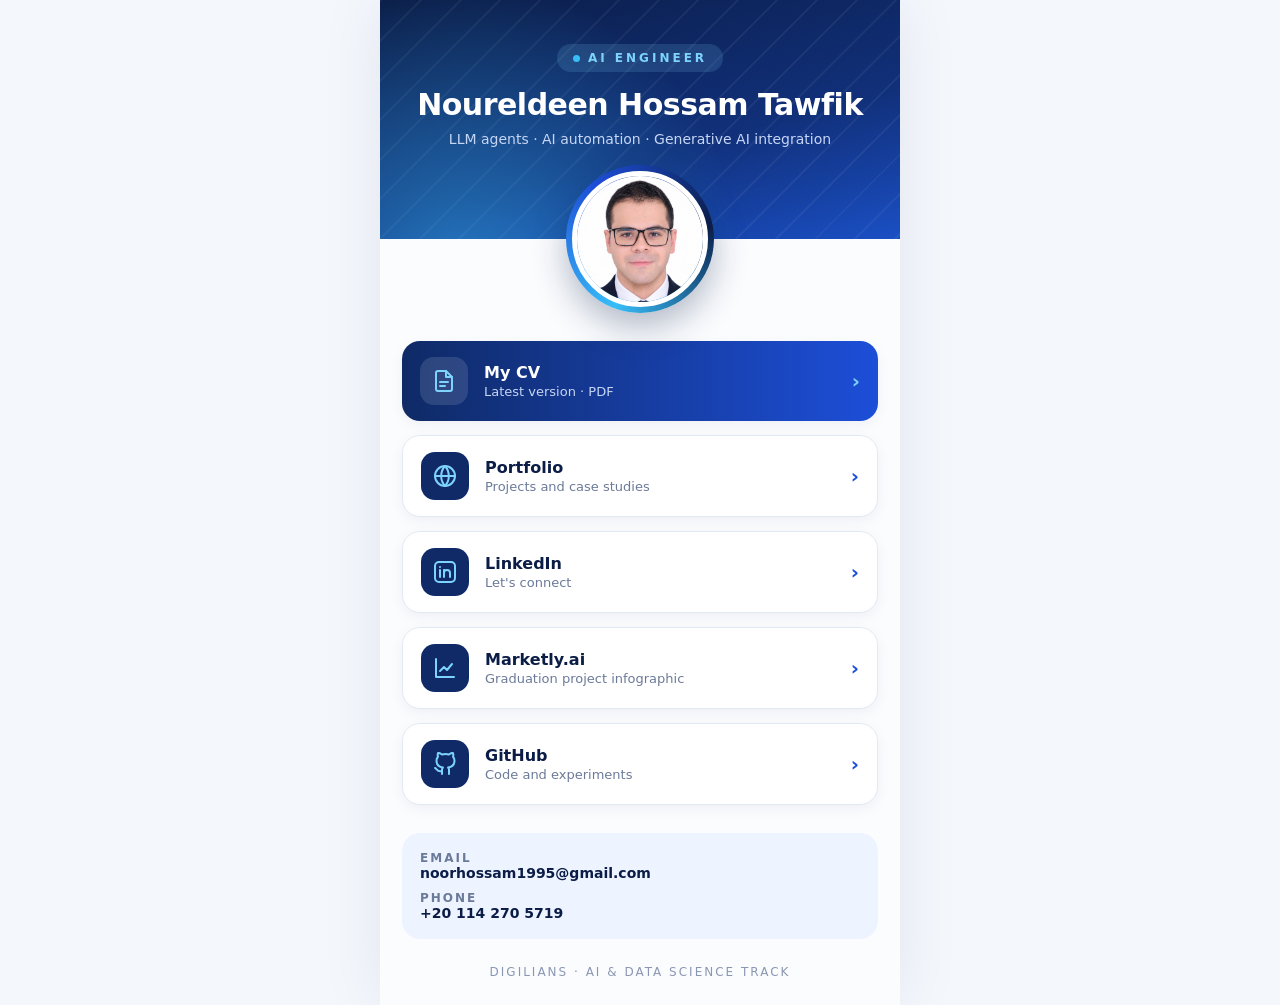
==== index.html @ a41d0e6c "Personal card page" ====
<!DOCTYPE html>
<html lang="en">
<head>
<meta charset="utf-8">
<meta name="viewport" content="width=device-width, initial-scale=1">
<title>Noureldeen Hossam Tawfik · AI Engineer</title>
<meta name="description" content="Noureldeen Hossam Tawfik — AI Engineer. Portfolio, CV, LinkedIn and projects.">
<style>
*{box-sizing:border-box;margin:0;padding:0}
body{min-height:100vh;font-family:Inter,system-ui,-apple-system,"Segoe UI",Roboto,sans-serif;color:#0b1d47;
  background:#f4f7fc;display:flex;justify-content:center}
.wrap{width:100%;max-width:520px;min-height:100vh;background:#fbfcfe;box-shadow:0 0 60px rgba(11,29,71,.08)}
.hero{position:relative;padding:44px 28px 92px;text-align:center;color:#fff;
  background:linear-gradient(165deg,#0b1d47 0%,#11307a 60%,#1a4fc4 100%);overflow:hidden}
.hero:after{content:"";position:absolute;inset:0;pointer-events:none;
  background:radial-gradient(circle at 15% 110%,rgba(56,189,248,.45),transparent 55%),
  repeating-linear-gradient(135deg,rgba(255,255,255,.05) 0 2px,transparent 2px 28px)}
.hero *{position:relative;z-index:1}
.chip{display:inline-flex;align-items:center;gap:8px;padding:7px 16px;border-radius:999px;background:rgba(125,211,252,.15);
  color:#7dd3fc;font-weight:700;font-size:12px;letter-spacing:3px}
.chip:before{content:"";width:7px;height:7px;border-radius:50%;background:#38bdf8}
h1{margin-top:16px;font-size:30px;line-height:1.15;font-weight:800;letter-spacing:-.5px}
.sub{margin-top:8px;color:#c7d6f5;font-size:14px}
.photo{width:148px;height:148px;margin:-74px auto 0;border-radius:50%;padding:6px;position:relative;z-index:2;
  background:conic-gradient(from 200deg,#38bdf8,#1d4ed8,#0b1d47,#38bdf8);box-shadow:0 14px 34px rgba(11,29,71,.3)}
.photo img{width:100%;height:100%;border-radius:50%;border:5px solid #fff;object-fit:cover;display:block}
.links{padding:28px 22px 10px;display:grid;gap:14px}
a.btn{display:flex;align-items:center;gap:16px;padding:16px 18px;border-radius:18px;background:#fff;text-decoration:none;color:#0b1d47;
  border:1px solid #e3e9f4;box-shadow:0 4px 14px rgba(11,29,71,.05);transition:transform .15s,box-shadow .15s}
a.btn:active,a.btn:hover{transform:translateY(-2px);box-shadow:0 10px 24px rgba(11,29,71,.12)}
.ic{width:48px;height:48px;border-radius:14px;background:#0f2a66;display:flex;align-items:center;justify-content:center;flex:none}
.ic svg{width:24px;height:24px;stroke:#7dd3fc;fill:none;stroke-width:2;stroke-linecap:round;stroke-linejoin:round}
.t{font-weight:700;font-size:16px}
.d{font-size:13px;color:#6b7a99;margin-top:2px}
.arrow{margin-left:auto;color:#1d4ed8;font-size:20px;font-weight:700}
a.primary{background:linear-gradient(90deg,#0f2a66,#1d4ed8);border:none;color:#fff}
a.primary .d{color:#c7d6f5}a.primary .ic{background:rgba(255,255,255,.12)}a.primary .arrow{color:#7dd3fc}
.contact{margin:18px 22px 0;padding:18px;border-radius:18px;background:#eef4ff;display:grid;gap:10px;font-size:14px}
.contact a{color:#0b1d47;text-decoration:none;font-weight:600}
.contact span{color:#6b7a99;font-size:12px;letter-spacing:2px;font-weight:600;display:block}
footer{padding:26px;text-align:center;font-size:12px;color:#8a97b3;letter-spacing:2px}
</style>
</head>
<body>
<div class="wrap">
  <div class="hero">
    <div class="chip">AI ENGINEER</div>
    <h1>Noureldeen Hossam Tawfik</h1>
    <p class="sub">LLM agents · AI automation · Generative AI integration</p>
  </div>
  <div class="photo"><img src="photo.jpg" alt="Noureldeen Hossam Tawfik"></div>

  <div class="links">
    <a class="btn primary" href="Noureldeen_Hossam_CV.pdf" target="_blank" rel="noopener">
      <div class="ic"><svg viewBox="0 0 24 24"><path d="M14 2H6a2 2 0 0 0-2 2v16a2 2 0 0 0 2 2h12a2 2 0 0 0 2-2V8z"/><path d="M14 2v6h6M8 13h8M8 17h5"/></svg></div>
      <div><div class="t">My CV</div><div class="d">Latest version · PDF</div></div><div class="arrow">›</div></a>

    <a class="btn" href="https://portfolioo-sigma-three.vercel.app/" target="_blank" rel="noopener">
      <div class="ic"><svg viewBox="0 0 24 24"><circle cx="12" cy="12" r="10"/><path d="M2 12h20M12 2a15 15 0 0 1 0 20M12 2a15 15 0 0 0 0 20"/></svg></div>
      <div><div class="t">Portfolio</div><div class="d">Projects and case studies</div></div><div class="arrow">›</div></a>

    <a class="btn" href="https://www.linkedin.com/in/nour-eldeen-hossam/" target="_blank" rel="noopener">
      <div class="ic"><svg viewBox="0 0 24 24"><rect x="2" y="2" width="20" height="20" rx="4"/><path d="M7 10v7M7 7v.01M11 17v-7M11 13a3 3 0 0 1 6 0v4"/></svg></div>
      <div><div class="t">LinkedIn</div><div class="d">Let's connect</div></div><div class="arrow">›</div></a>

    <a class="btn" href="marketly-infographic.jpg" target="_blank" rel="noopener">
      <div class="ic"><svg viewBox="0 0 24 24"><path d="M3 3v18h18"/><path d="M7 15l4-4 3 3 5-6"/></svg></div>
      <div><div class="t">Marketly.ai</div><div class="d">Graduation project infographic</div></div><div class="arrow">›</div></a>

    <a class="btn" href="https://github.com/noureldeenhossam" target="_blank" rel="noopener">
      <div class="ic"><svg viewBox="0 0 24 24"><path d="M9 19c-5 1.5-5-2.5-7-3m14 6v-3.9a3.4 3.4 0 0 0-.9-2.6c3.1-.4 6.4-1.5 6.4-7A5.4 5.4 0 0 0 20 4.8 5 5 0 0 0 19.9 1S18.7.6 16 2.5a13.4 13.4 0 0 0-7 0C6.3.6 5.1 1 5.1 1A5 5 0 0 0 5 4.8a5.4 5.4 0 0 0-1.5 3.7c0 5.4 3.3 6.6 6.4 7a3.4 3.4 0 0 0-.9 2.6V22"/></svg></div>
      <div><div class="t">GitHub</div><div class="d">Code and experiments</div></div><div class="arrow">›</div></a>
  </div>

  <div class="contact">
    <div><span>EMAIL</span><a href="mailto:noorhossam1995@gmail.com">noorhossam1995@gmail.com</a></div>
    <div><span>PHONE</span><a href="tel:+201142705719">+20 114 270 5719</a></div>
  </div>
  <footer>DIGILIANS · AI &amp; DATA SCIENCE TRACK</footer>
</div>
</body>
</html>
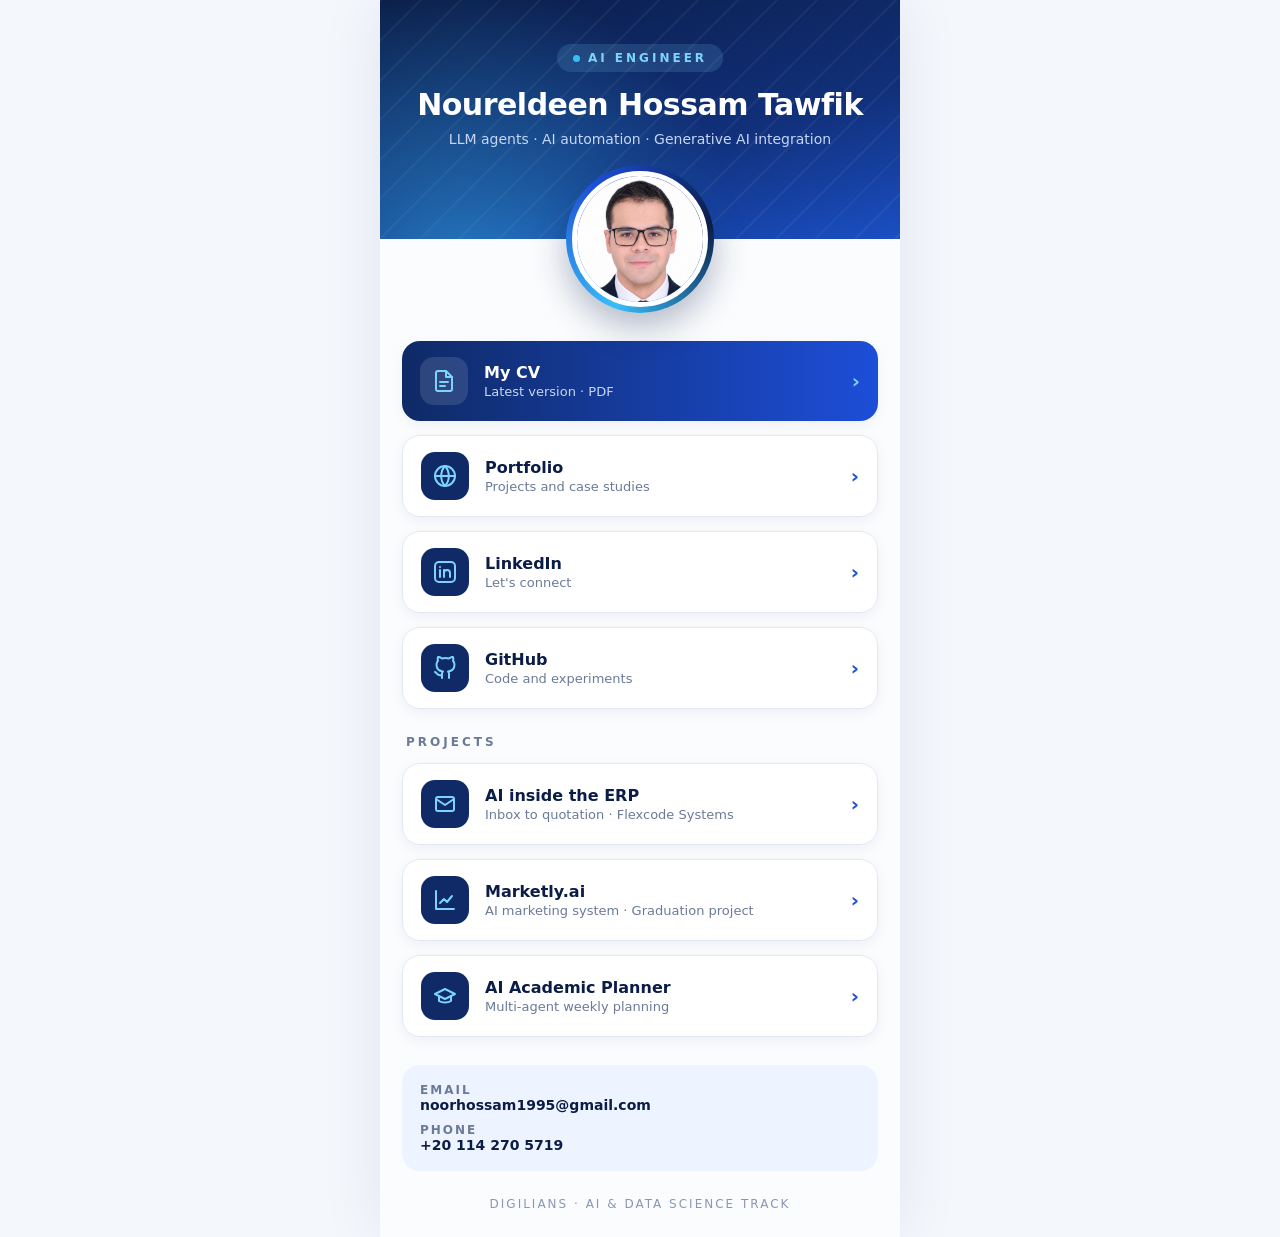
==== commit fb3c7a9e: "Add project infographics" ====
--- a/index.html
+++ b/index.html
@@ -35,6 +35,7 @@
 .arrow{margin-left:auto;color:#1d4ed8;font-size:20px;font-weight:700}
 a.primary{background:linear-gradient(90deg,#0f2a66,#1d4ed8);border:none;color:#fff}
 a.primary .d{color:#c7d6f5}a.primary .ic{background:rgba(255,255,255,.12)}a.primary .arrow{color:#7dd3fc}
+.sec{font-size:12px;letter-spacing:3px;font-weight:700;color:#6b7a99;margin:12px 4px 0}
 .contact{margin:18px 22px 0;padding:18px;border-radius:18px;background:#eef4ff;display:grid;gap:10px;font-size:14px}
 .contact a{color:#0b1d47;text-decoration:none;font-weight:600}
 .contact span{color:#6b7a99;font-size:12px;letter-spacing:2px;font-weight:600;display:block}
@@ -59,17 +60,29 @@
       <div class="ic"><svg viewBox="0 0 24 24"><circle cx="12" cy="12" r="10"/><path d="M2 12h20M12 2a15 15 0 0 1 0 20M12 2a15 15 0 0 0 0 20"/></svg></div>
       <div><div class="t">Portfolio</div><div class="d">Projects and case studies</div></div><div class="arrow">›</div></a>
 
-    <a class="btn" href="https://www.linkedin.com/in/nour-eldeen-hossam/" target="_blank" rel="noopener">
+    <a class="btn" href="https://www.linkedin.com/in/nour-eldeen-hossam" target="_blank" rel="noopener">
       <div class="ic"><svg viewBox="0 0 24 24"><rect x="2" y="2" width="20" height="20" rx="4"/><path d="M7 10v7M7 7v.01M11 17v-7M11 13a3 3 0 0 1 6 0v4"/></svg></div>
       <div><div class="t">LinkedIn</div><div class="d">Let's connect</div></div><div class="arrow">›</div></a>
-
-    <a class="btn" href="marketly-infographic.jpg" target="_blank" rel="noopener">
-      <div class="ic"><svg viewBox="0 0 24 24"><path d="M3 3v18h18"/><path d="M7 15l4-4 3 3 5-6"/></svg></div>
-      <div><div class="t">Marketly.ai</div><div class="d">Graduation project infographic</div></div><div class="arrow">›</div></a>
 
     <a class="btn" href="https://github.com/noureldeenhossam" target="_blank" rel="noopener">
       <div class="ic"><svg viewBox="0 0 24 24"><path d="M9 19c-5 1.5-5-2.5-7-3m14 6v-3.9a3.4 3.4 0 0 0-.9-2.6c3.1-.4 6.4-1.5 6.4-7A5.4 5.4 0 0 0 20 4.8 5 5 0 0 0 19.9 1S18.7.6 16 2.5a13.4 13.4 0 0 0-7 0C6.3.6 5.1 1 5.1 1A5 5 0 0 0 5 4.8a5.4 5.4 0 0 0-1.5 3.7c0 5.4 3.3 6.6 6.4 7a3.4 3.4 0 0 0-.9 2.6V22"/></svg></div>
       <div><div class="t">GitHub</div><div class="d">Code and experiments</div></div><div class="arrow">›</div></a>
+
+    <div class="sec">PROJECTS</div>
+
+    <a class="btn" href="projects/flexcode.html">
+      <div class="ic"><svg viewBox="0 0 24 24"><rect x="3" y="5" width="18" height="14" rx="2"/><path d="M3 7l9 6 9-6"/></svg></div>
+      <div><div class="t">AI inside the ERP</div><div class="d">Inbox to quotation · Flexcode Systems</div></div><div class="arrow">›</div></a>
+
+    <a class="btn" href="projects/marketly.html">
+      <div class="ic"><svg viewBox="0 0 24 24"><path d="M3 3v18h18"/><path d="M7 15l4-4 3 3 5-6"/></svg></div>
+      <div><div class="t">Marketly.ai</div><div class="d">AI marketing system · Graduation project</div></div><div class="arrow">›</div></a>
+
+    <a class="btn" href="projects/academic.html">
+      <div class="ic"><svg viewBox="0 0 24 24"><path d="M22 10L12 5 2 10l10 5 10-5z"/><path d="M6 12v5c3 2 9 2 12 0v-5"/></svg></div>
+      <div><div class="t">AI Academic Planner</div><div class="d">Multi-agent weekly planning</div></div><div class="arrow">›</div></a>
+
+
   </div>
 
   <div class="contact">
